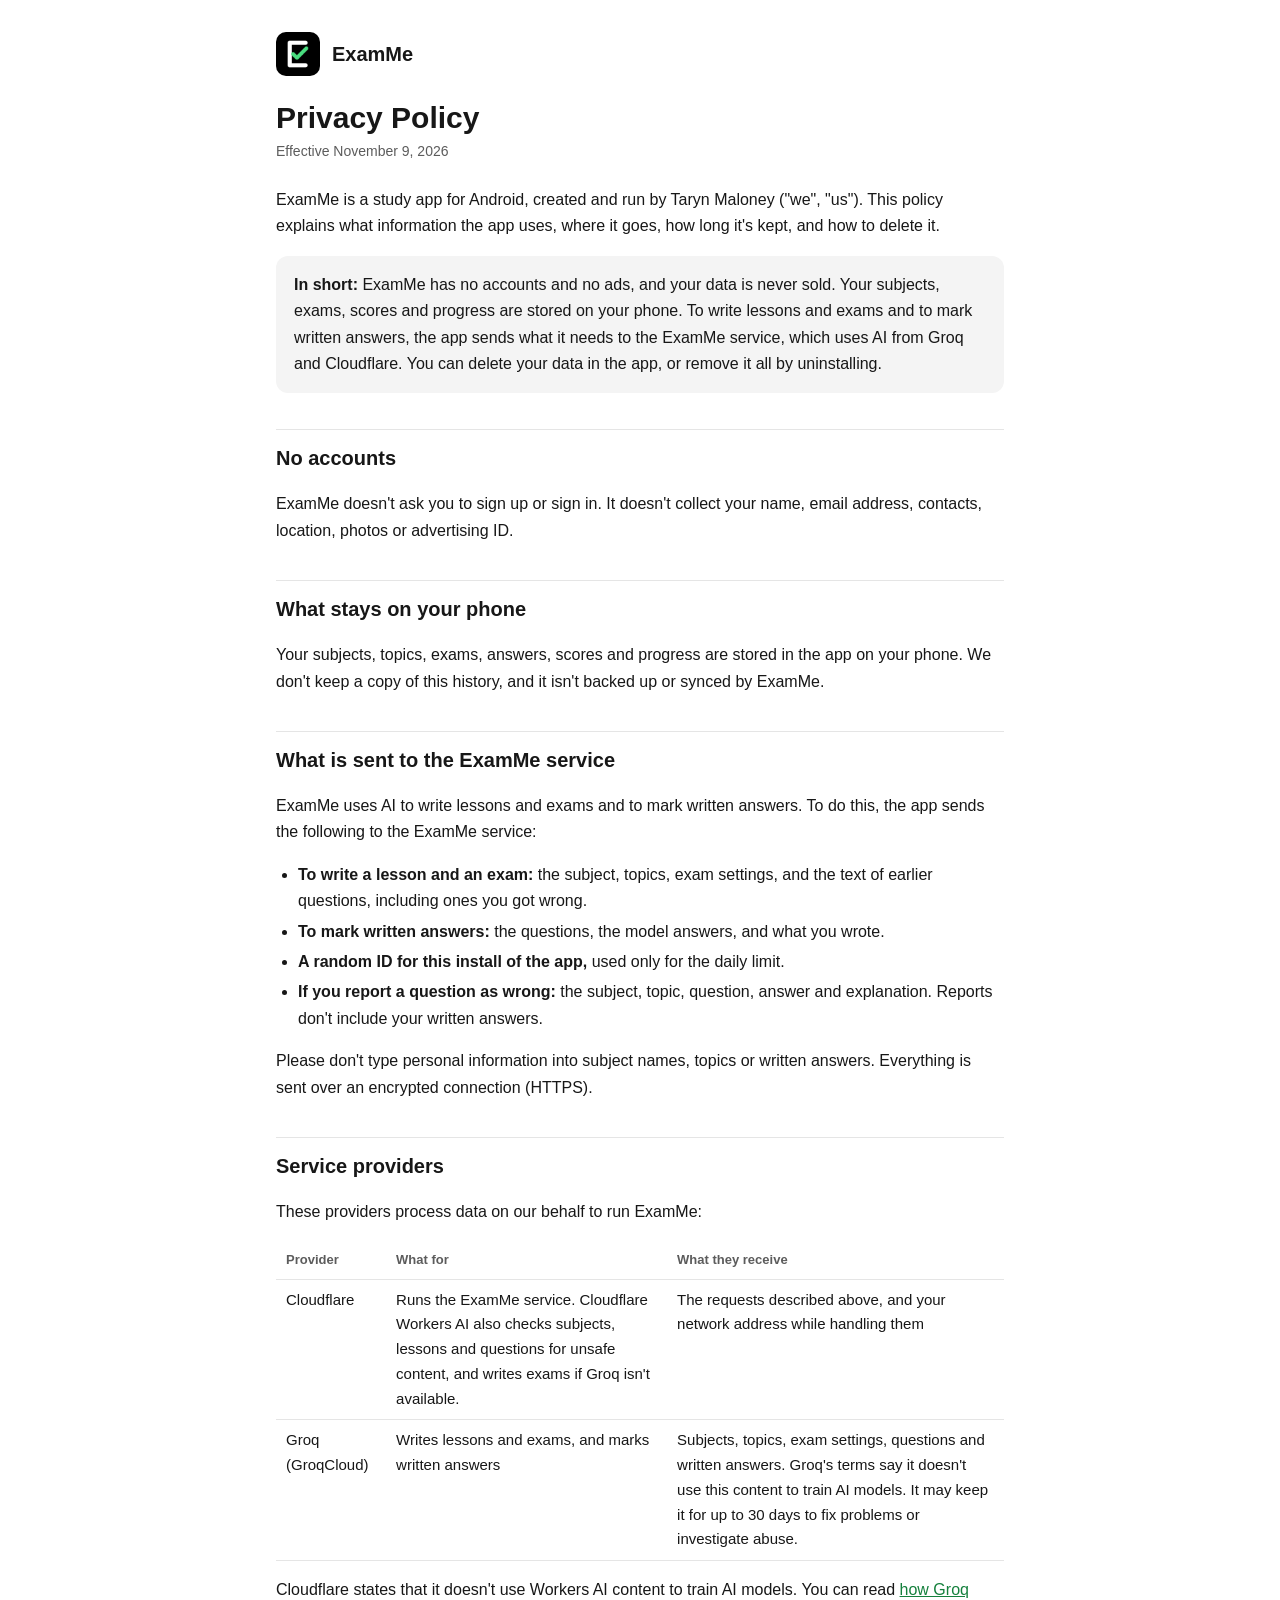
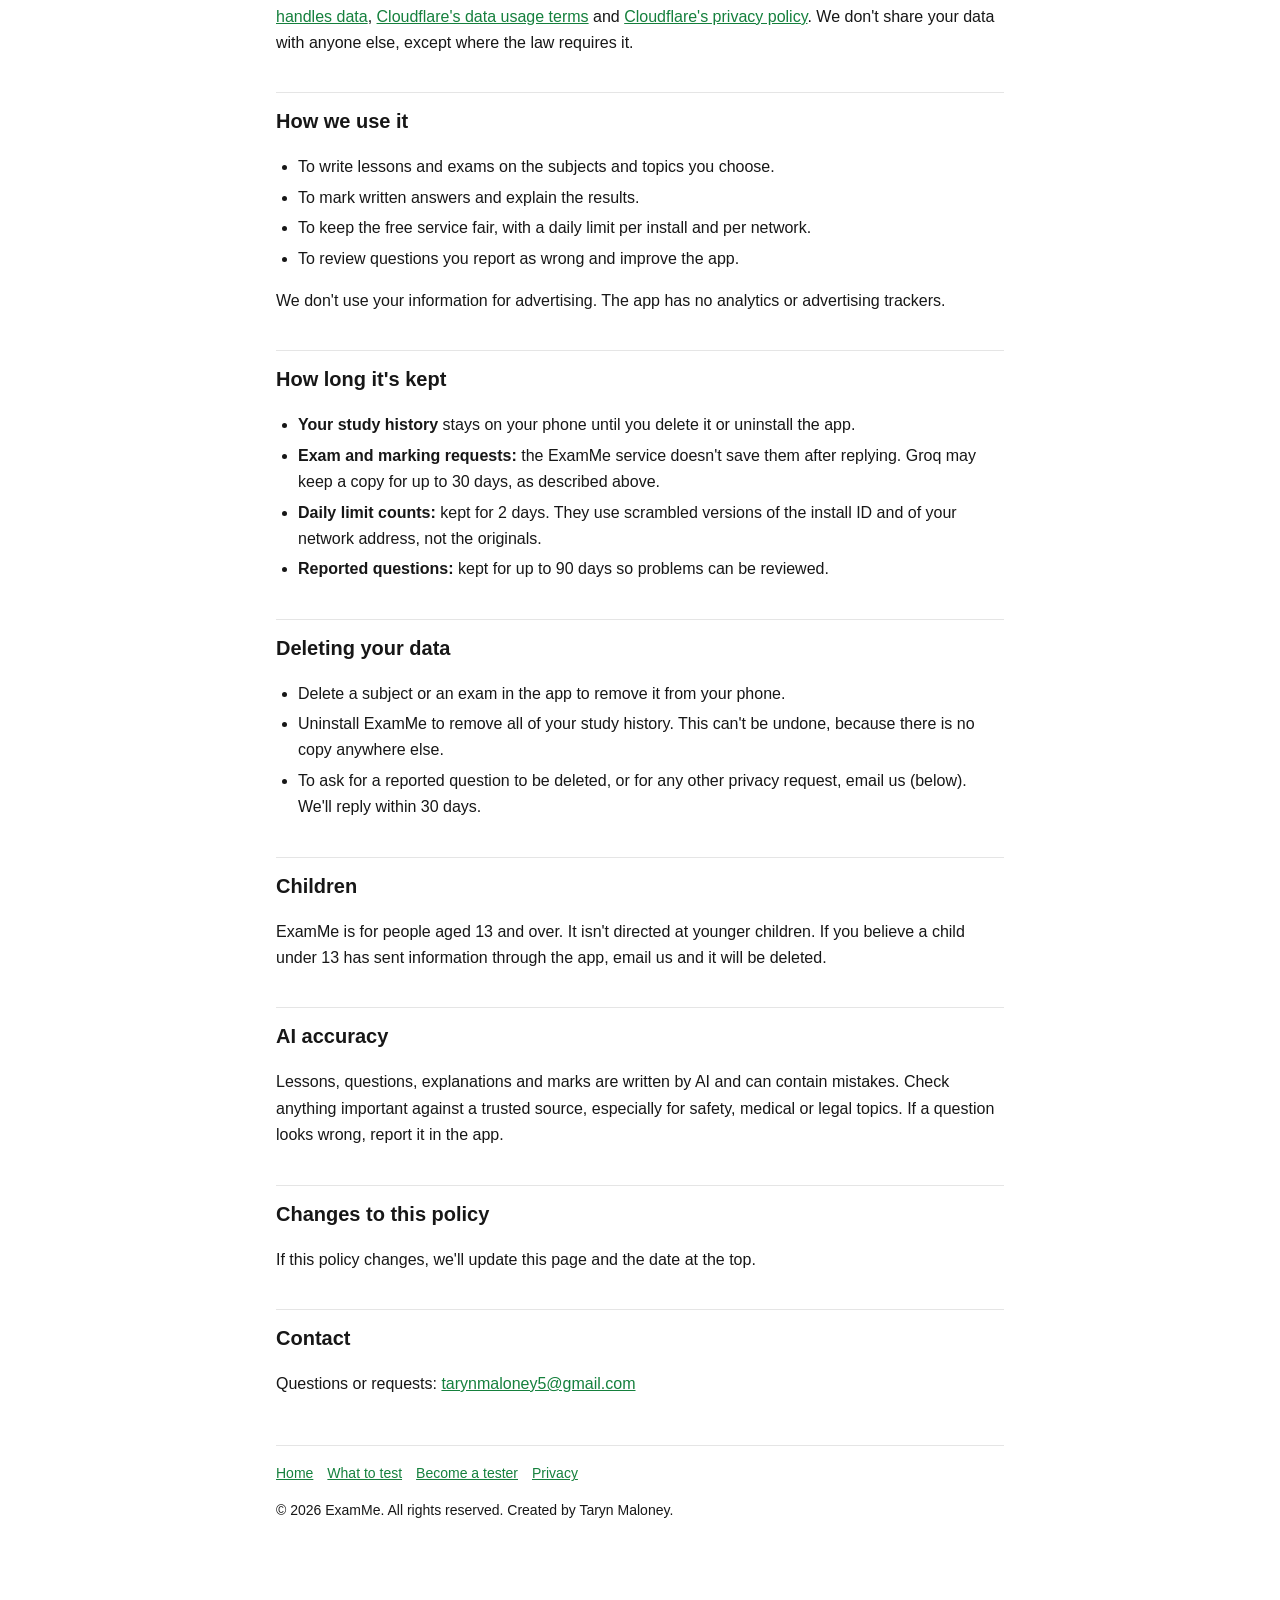
==== privacy.html @ 63ca45d0 "ExamMe website Co-Authored-By: Claude Opus 5.5 <noreply@anthropic.com>" ====
<!doctype html>
<html lang="en">
<head>
<meta charset="utf-8">
<meta name="viewport" content="width=device-width, initial-scale=1">
<title>Privacy Policy · ExamMe</title>
<meta name="description" content="How ExamMe handles your information: what stays on your phone, what is sent to write and mark exams, and how to delete it.">
<meta name="theme-color" content="#000000">
<link rel="icon" href="icon.png">
<link rel="stylesheet" href="style.css">
</head>
<body>
<main>
<header><img src="icon.png" alt=""><a href="./">ExamMe</a></header>

<h1>Privacy Policy</h1>
<p class="meta">Effective November 9, 2026</p>

<p>ExamMe is a study app for Android, created and run by Taryn Maloney ("we", "us"). This policy explains what information the app uses, where it goes, how long it's kept, and how to delete it.</p>

<div class="box">
<p><strong>In short:</strong> ExamMe has no accounts and no ads, and your data is never sold. Your subjects, exams, scores and progress are stored on your phone. To write lessons and exams and to mark written answers, the app sends what it needs to the ExamMe service, which uses AI from Groq and Cloudflare. You can delete your data in the app, or remove it all by uninstalling.</p>
</div>

<h2>No accounts</h2>
<p>ExamMe doesn't ask you to sign up or sign in. It doesn't collect your name, email address, contacts, location, photos or advertising ID.</p>

<h2>What stays on your phone</h2>
<p>Your subjects, topics, exams, answers, scores and progress are stored in the app on your phone. We don't keep a copy of this history, and it isn't backed up or synced by ExamMe.</p>

<h2>What is sent to the ExamMe service</h2>
<p>ExamMe uses AI to write lessons and exams and to mark written answers. To do this, the app sends the following to the ExamMe service:</p>
<ul>
<li><strong>To write a lesson and an exam:</strong> the subject, topics, exam settings, and the text of earlier questions, including ones you got wrong.</li>
<li><strong>To mark written answers:</strong> the questions, the model answers, and what you wrote.</li>
<li><strong>A random ID for this install of the app,</strong> used only for the daily limit.</li>
<li><strong>If you report a question as wrong:</strong> the subject, topic, question, answer and explanation. Reports don't include your written answers.</li>
</ul>
<p>Please don't type personal information into subject names, topics or written answers. Everything is sent over an encrypted connection (HTTPS).</p>

<h2>Service providers</h2>
<p>These providers process data on our behalf to run ExamMe:</p>
<table>
<thead><tr><th>Provider</th><th>What for</th><th>What they receive</th></tr></thead>
<tbody>
<tr><td>Cloudflare</td><td>Runs the ExamMe service. Cloudflare Workers AI also checks subjects, lessons and questions for unsafe content, and writes exams if Groq isn't available.</td><td>The requests described above, and your network address while handling them</td></tr>
<tr><td>Groq (GroqCloud)</td><td>Writes lessons and exams, and marks written answers</td><td>Subjects, topics, exam settings, questions and written answers. Groq's terms say it doesn't use this content to train AI models. It may keep it for up to 30 days to fix problems or investigate abuse.</td></tr>
</tbody>
</table>
<p>Cloudflare states that it doesn't use Workers AI content to train AI models. You can read <a href="https://console.groq.com/docs/your-data" target="_blank" rel="noopener">how Groq handles data</a>, <a href="https://developers.cloudflare.com/workers-ai/platform/data-usage/" target="_blank" rel="noopener">Cloudflare's data usage terms</a> and <a href="https://www.cloudflare.com/privacypolicy/" target="_blank" rel="noopener">Cloudflare's privacy policy</a>. We don't share your data with anyone else, except where the law requires it.</p>

<h2>How we use it</h2>
<ul>
<li>To write lessons and exams on the subjects and topics you choose.</li>
<li>To mark written answers and explain the results.</li>
<li>To keep the free service fair, with a daily limit per install and per network.</li>
<li>To review questions you report as wrong and improve the app.</li>
</ul>
<p>We don't use your information for advertising. The app has no analytics or advertising trackers.</p>

<h2>How long it's kept</h2>
<ul>
<li><strong>Your study history</strong> stays on your phone until you delete it or uninstall the app.</li>
<li><strong>Exam and marking requests:</strong> the ExamMe service doesn't save them after replying. Groq may keep a copy for up to 30 days, as described above.</li>
<li><strong>Daily limit counts:</strong> kept for 2 days. They use scrambled versions of the install ID and of your network address, not the originals.</li>
<li><strong>Reported questions:</strong> kept for up to 90 days so problems can be reviewed.</li>
</ul>

<h2>Deleting your data</h2>
<ul>
<li>Delete a subject or an exam in the app to remove it from your phone.</li>
<li>Uninstall ExamMe to remove all of your study history. This can't be undone, because there is no copy anywhere else.</li>
<li>To ask for a reported question to be deleted, or for any other privacy request, email us (below). We'll reply within 30 days.</li>
</ul>

<h2>Children</h2>
<p>ExamMe is for people aged 13 and over. It isn't directed at younger children. If you believe a child under 13 has sent information through the app, email us and it will be deleted.</p>

<h2>AI accuracy</h2>
<p>Lessons, questions, explanations and marks are written by AI and can contain mistakes. Check anything important against a trusted source, especially for safety, medical or legal topics. If a question looks wrong, report it in the app.</p>

<h2>Changes to this policy</h2>
<p>If this policy changes, we'll update this page and the date at the top.</p>

<h2>Contact</h2>
<p>Questions or requests: <a href="mailto:tarynmaloney5@gmail.com?subject=ExamMe%20privacy">tarynmaloney5@gmail.com</a></p>

<footer>
<a href="./">Home</a><a href="testing.html">What to test</a><a href="testers.html">Become a tester</a><a href="privacy.html">Privacy</a>
<p>© 2026 ExamMe. All rights reserved. Created by Taryn Maloney.</p>
</footer>
</main>
</body>
</html>
---- style.css ----
:root {
  --bg: #ffffff;
  --text: #171717;
  --muted: #5c5c5c;
  --line: #e5e5e5;
  --brand: #15803d;
  --soft: #f4f4f4;
  --btn: #000000;
  --btn-ink: #ffffff;
}
@media (prefers-color-scheme: dark) {
  :root {
    --bg: #000000;
    --text: #ececec;
    --muted: #a3a3a3;
    --line: #2f2f2f;
    --brand: #4ade80;
    --soft: #171717;
    --btn: #ffffff;
    --btn-ink: #000000;
  }
}
* { box-sizing: border-box; }
html { -webkit-text-size-adjust: 100%; }
body {
  margin: 0;
  background: var(--bg);
  color: var(--text);
  font: 16px/1.65 -apple-system, "Segoe UI", Roboto, Helvetica, Arial, sans-serif;
  overflow-wrap: break-word;
}
main { max-width: 760px; margin: 0 auto; padding: 32px 16px 64px; }
header { display: flex; align-items: center; gap: 12px; margin-bottom: 8px; }
header img { width: 44px; height: 44px; border-radius: 10px; }
header a { color: inherit; text-decoration: none; font-weight: 600; font-size: 20px; }
h1 { font-size: 30px; line-height: 1.2; margin: 24px 0 4px; }
h2 { font-size: 20px; margin: 36px 0 8px; padding-top: 12px; border-top: 1px solid var(--line); }
h3 { font-size: 16px; margin: 20px 0 4px; }
p, li { color: var(--text); }
.meta { color: var(--muted); font-size: 14px; margin: 0 0 24px; }
a { color: var(--brand); }
ul { padding-left: 22px; }
li { margin: 4px 0; }
.box { background: var(--soft); border-radius: 12px; padding: 16px 18px; margin: 16px 0; }
.box p:first-child { margin-top: 0; }
.box p:last-child { margin-bottom: 0; }
table { width: 100%; border-collapse: collapse; font-size: 15px; margin: 12px 0; }
th, td { text-align: left; vertical-align: top; padding: 8px 10px; border-bottom: 1px solid var(--line); }
th { color: var(--muted); font-weight: 600; font-size: 13px; }
.button {
  display: inline-block; background: var(--btn); color: var(--btn-ink); text-decoration: none;
  padding: 10px 18px; border-radius: 999px; font-weight: 600;
}
.button:hover { opacity: .88; }
footer { margin-top: 48px; padding-top: 16px; border-top: 1px solid var(--line); color: var(--muted); font-size: 14px; }
footer a { margin-right: 14px; display: inline-block; }
@media (max-width: 560px) {
  h1 { font-size: 26px; }
  table, thead, tbody, tr, th, td { display: block; }
  thead { display: none; }
  td { border: 0; padding: 2px 0; }
  tr { border-bottom: 1px solid var(--line); padding: 8px 0; }
  td:first-child { font-weight: 600; }
}
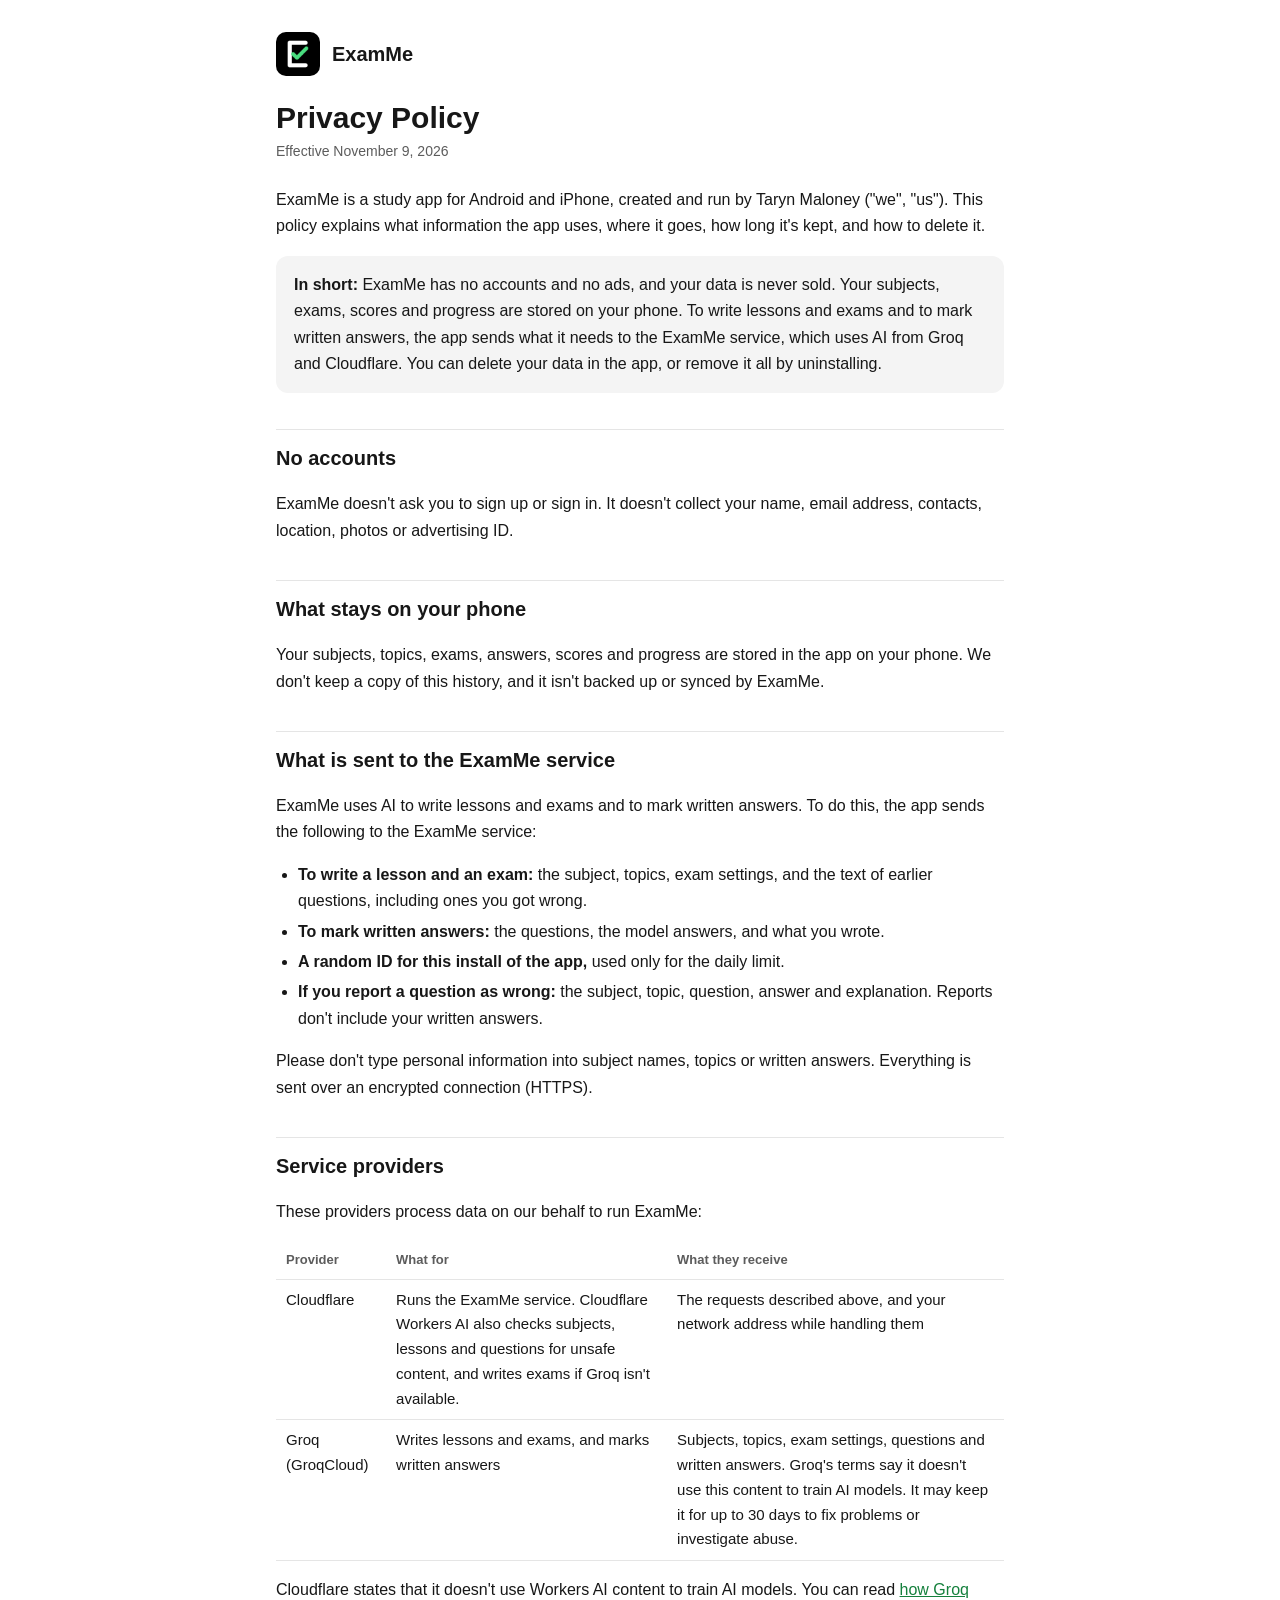
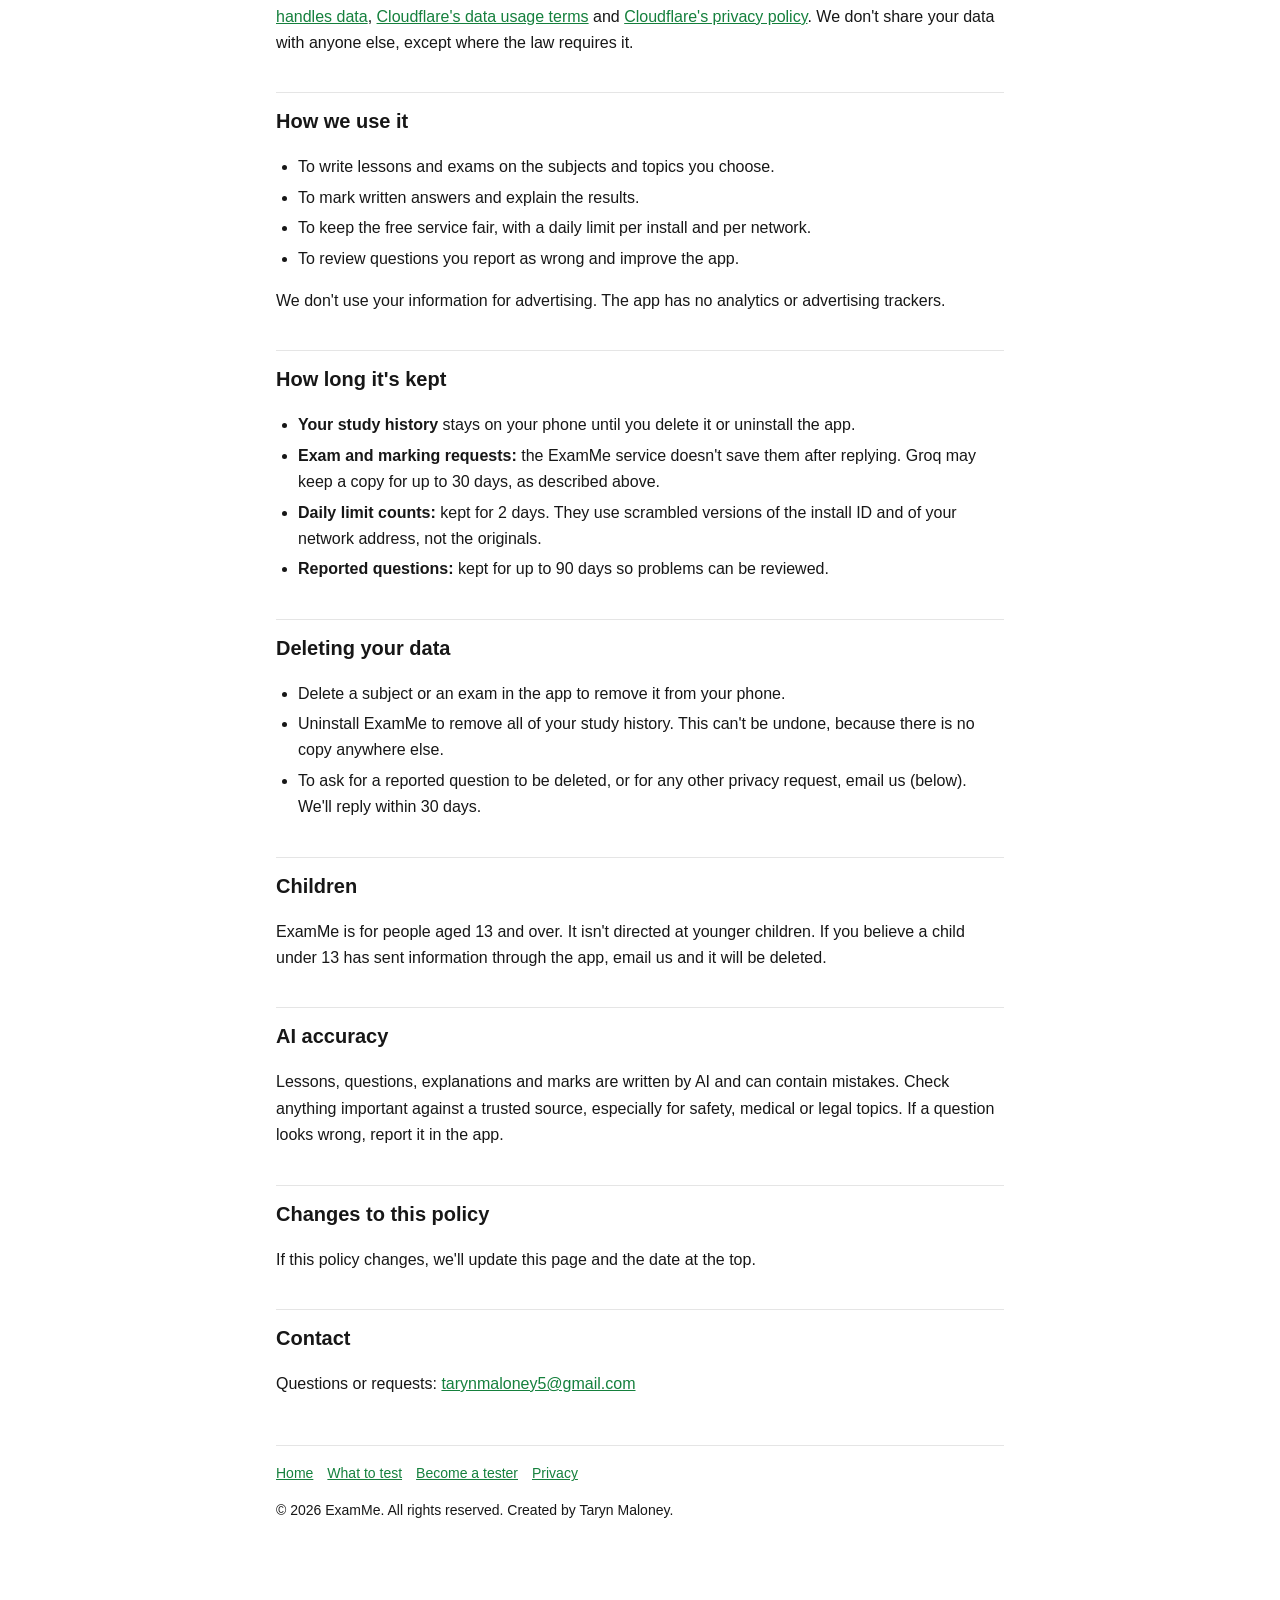
==== commit 81e5f494: "Add the iPhone version (TestFlight testing opening soon) to the site Co-Authored-By: Claude Opus 5.5" ====
--- a/privacy.html
+++ b/privacy.html
@@ -16,7 +16,7 @@
 <h1>Privacy Policy</h1>
 <p class="meta">Effective November 9, 2026</p>
 
-<p>ExamMe is a study app for Android, created and run by Taryn Maloney ("we", "us"). This policy explains what information the app uses, where it goes, how long it's kept, and how to delete it.</p>
+<p>ExamMe is a study app for Android and iPhone, created and run by Taryn Maloney ("we", "us"). This policy explains what information the app uses, where it goes, how long it's kept, and how to delete it.</p>
 
 <div class="box">
 <p><strong>In short:</strong> ExamMe has no accounts and no ads, and your data is never sold. Your subjects, exams, scores and progress are stored on your phone. To write lessons and exams and to mark written answers, the app sends what it needs to the ExamMe service, which uses AI from Groq and Cloudflare. You can delete your data in the app, or remove it all by uninstalling.</p>
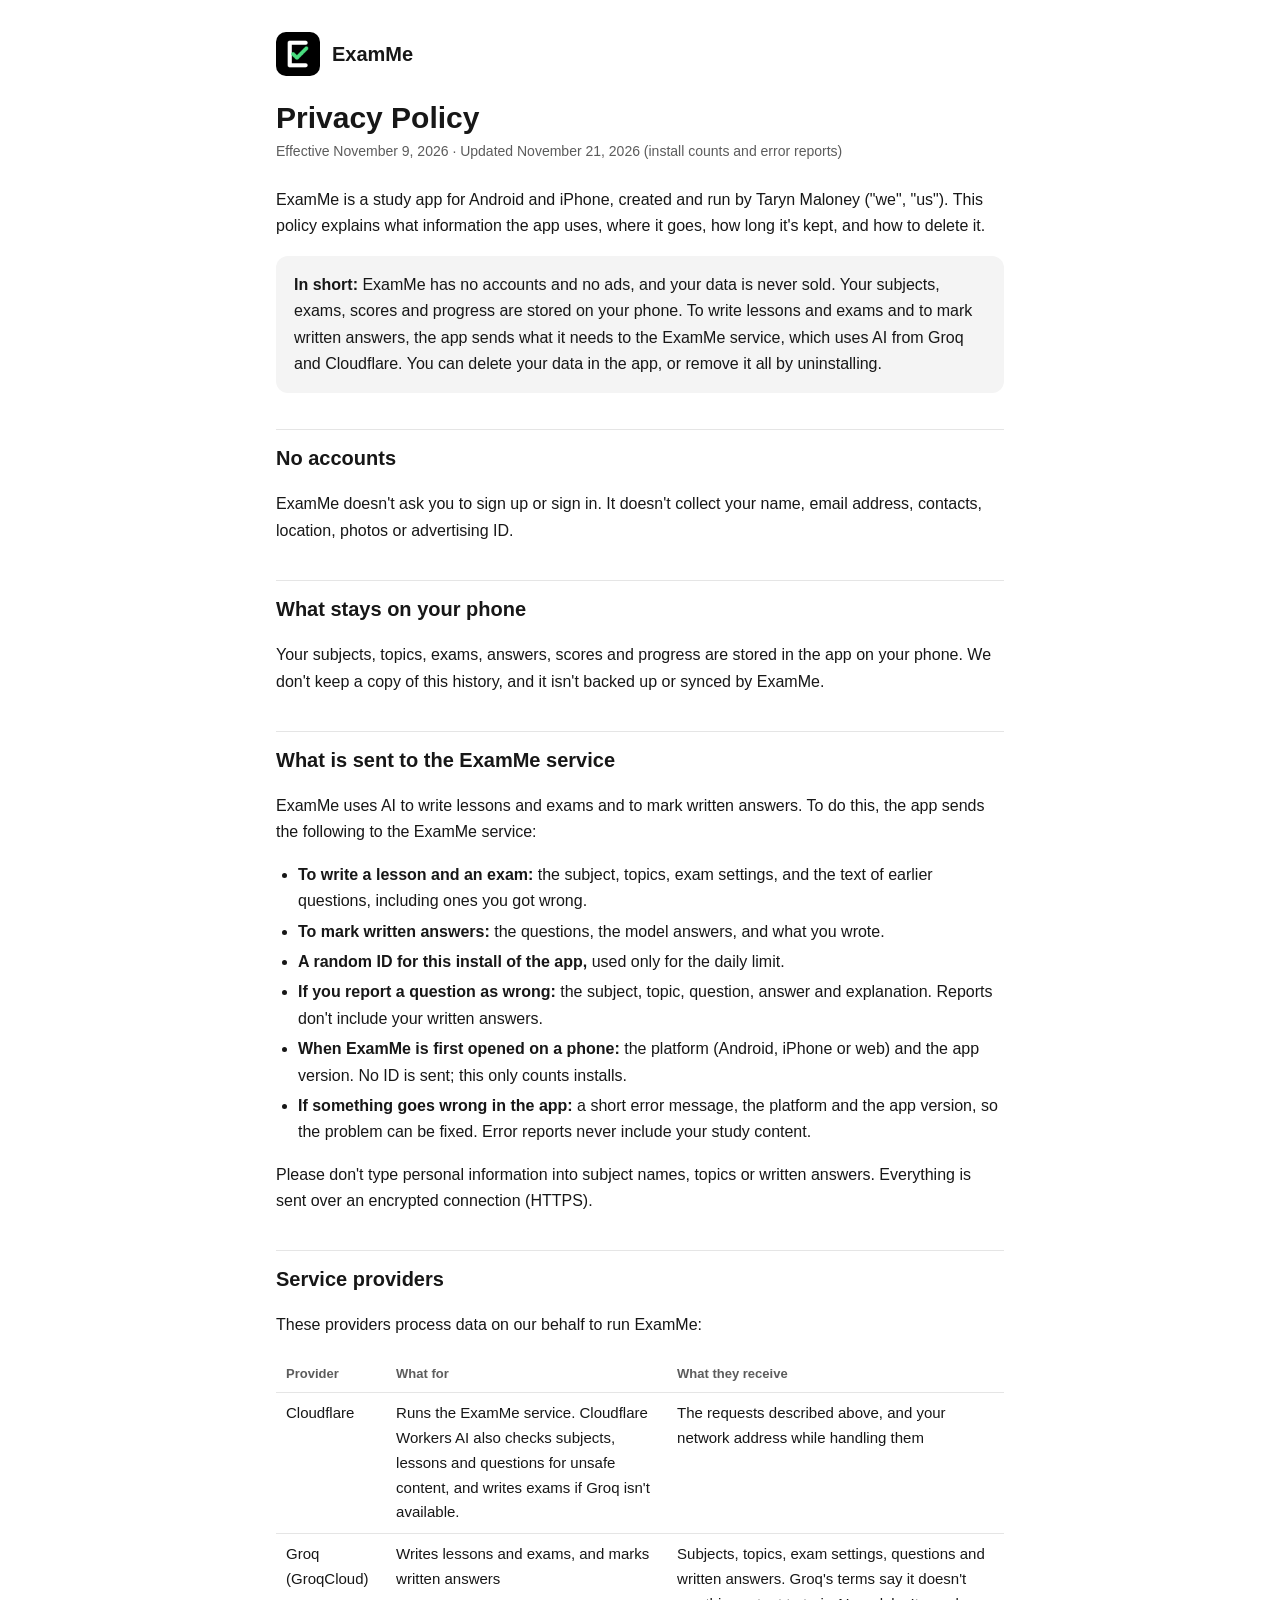
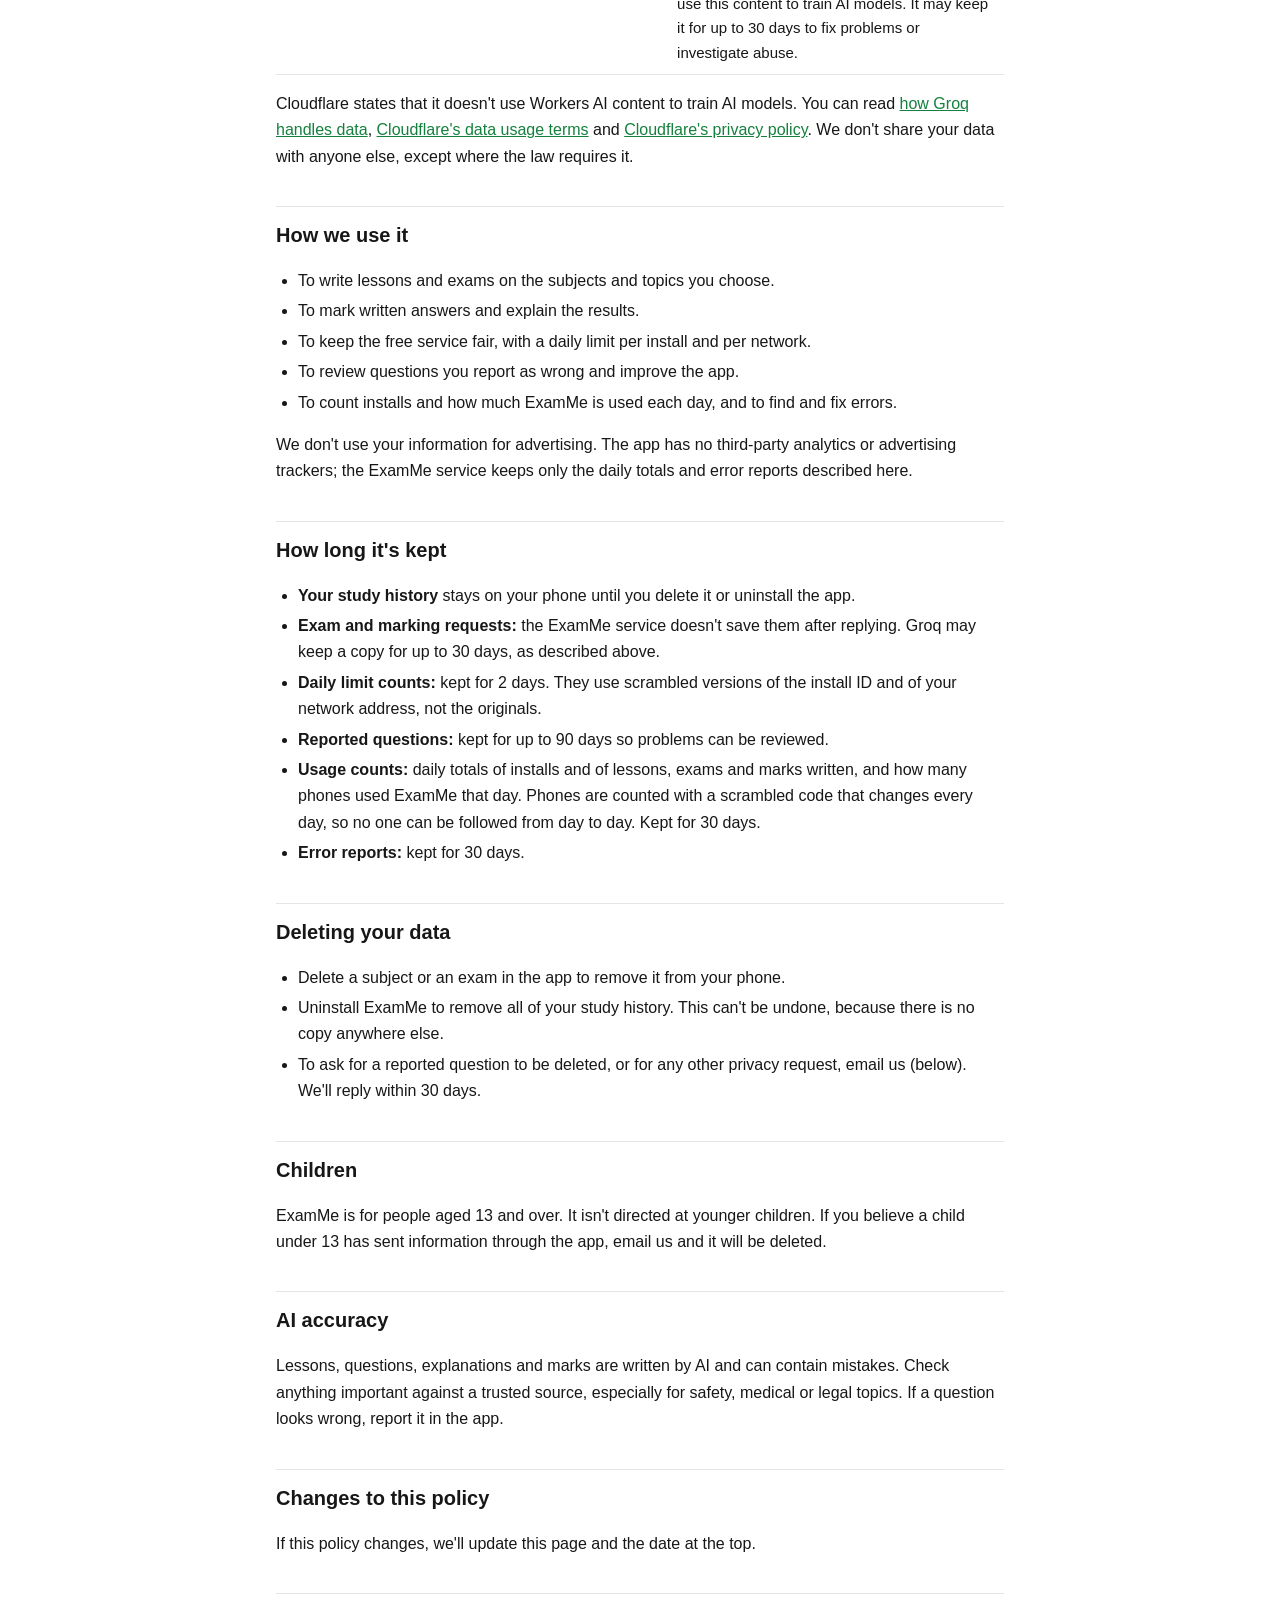
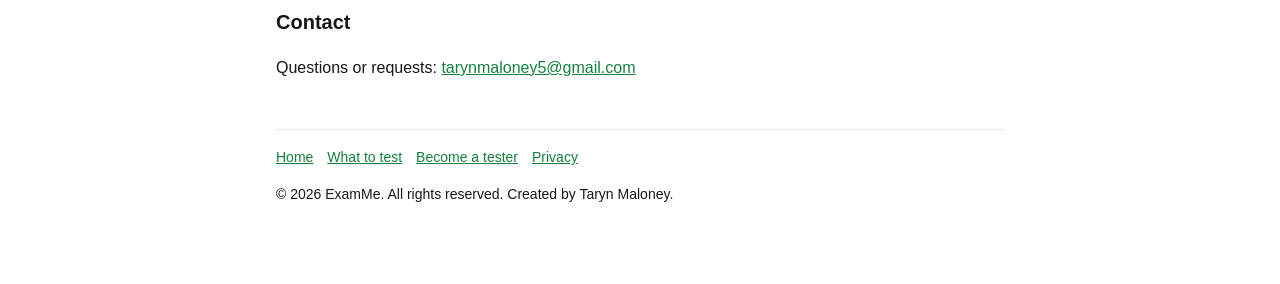
==== commit c5b19f26: "Privacy policy: install counts and error reports ExamMe now counts installs with a one-time hello th" ====
--- a/privacy.html
+++ b/privacy.html
@@ -14,7 +14,7 @@
 <header><img src="icon.png" alt=""><a href="./">ExamMe</a></header>
 
 <h1>Privacy Policy</h1>
-<p class="meta">Effective November 9, 2026</p>
+<p class="meta">Effective November 9, 2026 · Updated November 21, 2026 (install counts and error reports)</p>
 
 <p>ExamMe is a study app for Android and iPhone, created and run by Taryn Maloney ("we", "us"). This policy explains what information the app uses, where it goes, how long it's kept, and how to delete it.</p>
 
@@ -35,6 +35,8 @@
 <li><strong>To mark written answers:</strong> the questions, the model answers, and what you wrote.</li>
 <li><strong>A random ID for this install of the app,</strong> used only for the daily limit.</li>
 <li><strong>If you report a question as wrong:</strong> the subject, topic, question, answer and explanation. Reports don't include your written answers.</li>
+<li><strong>When ExamMe is first opened on a phone:</strong> the platform (Android, iPhone or web) and the app version. No ID is sent; this only counts installs.</li>
+<li><strong>If something goes wrong in the app:</strong> a short error message, the platform and the app version, so the problem can be fixed. Error reports never include your study content.</li>
 </ul>
 <p>Please don't type personal information into subject names, topics or written answers. Everything is sent over an encrypted connection (HTTPS).</p>
 
@@ -55,8 +57,9 @@
 <li>To mark written answers and explain the results.</li>
 <li>To keep the free service fair, with a daily limit per install and per network.</li>
 <li>To review questions you report as wrong and improve the app.</li>
+<li>To count installs and how much ExamMe is used each day, and to find and fix errors.</li>
 </ul>
-<p>We don't use your information for advertising. The app has no analytics or advertising trackers.</p>
+<p>We don't use your information for advertising. The app has no third-party analytics or advertising trackers; the ExamMe service keeps only the daily totals and error reports described here.</p>
 
 <h2>How long it's kept</h2>
 <ul>
@@ -64,6 +67,8 @@
 <li><strong>Exam and marking requests:</strong> the ExamMe service doesn't save them after replying. Groq may keep a copy for up to 30 days, as described above.</li>
 <li><strong>Daily limit counts:</strong> kept for 2 days. They use scrambled versions of the install ID and of your network address, not the originals.</li>
 <li><strong>Reported questions:</strong> kept for up to 90 days so problems can be reviewed.</li>
+<li><strong>Usage counts:</strong> daily totals of installs and of lessons, exams and marks written, and how many phones used ExamMe that day. Phones are counted with a scrambled code that changes every day, so no one can be followed from day to day. Kept for 30 days.</li>
+<li><strong>Error reports:</strong> kept for 30 days.</li>
 </ul>
 
 <h2>Deleting your data</h2>
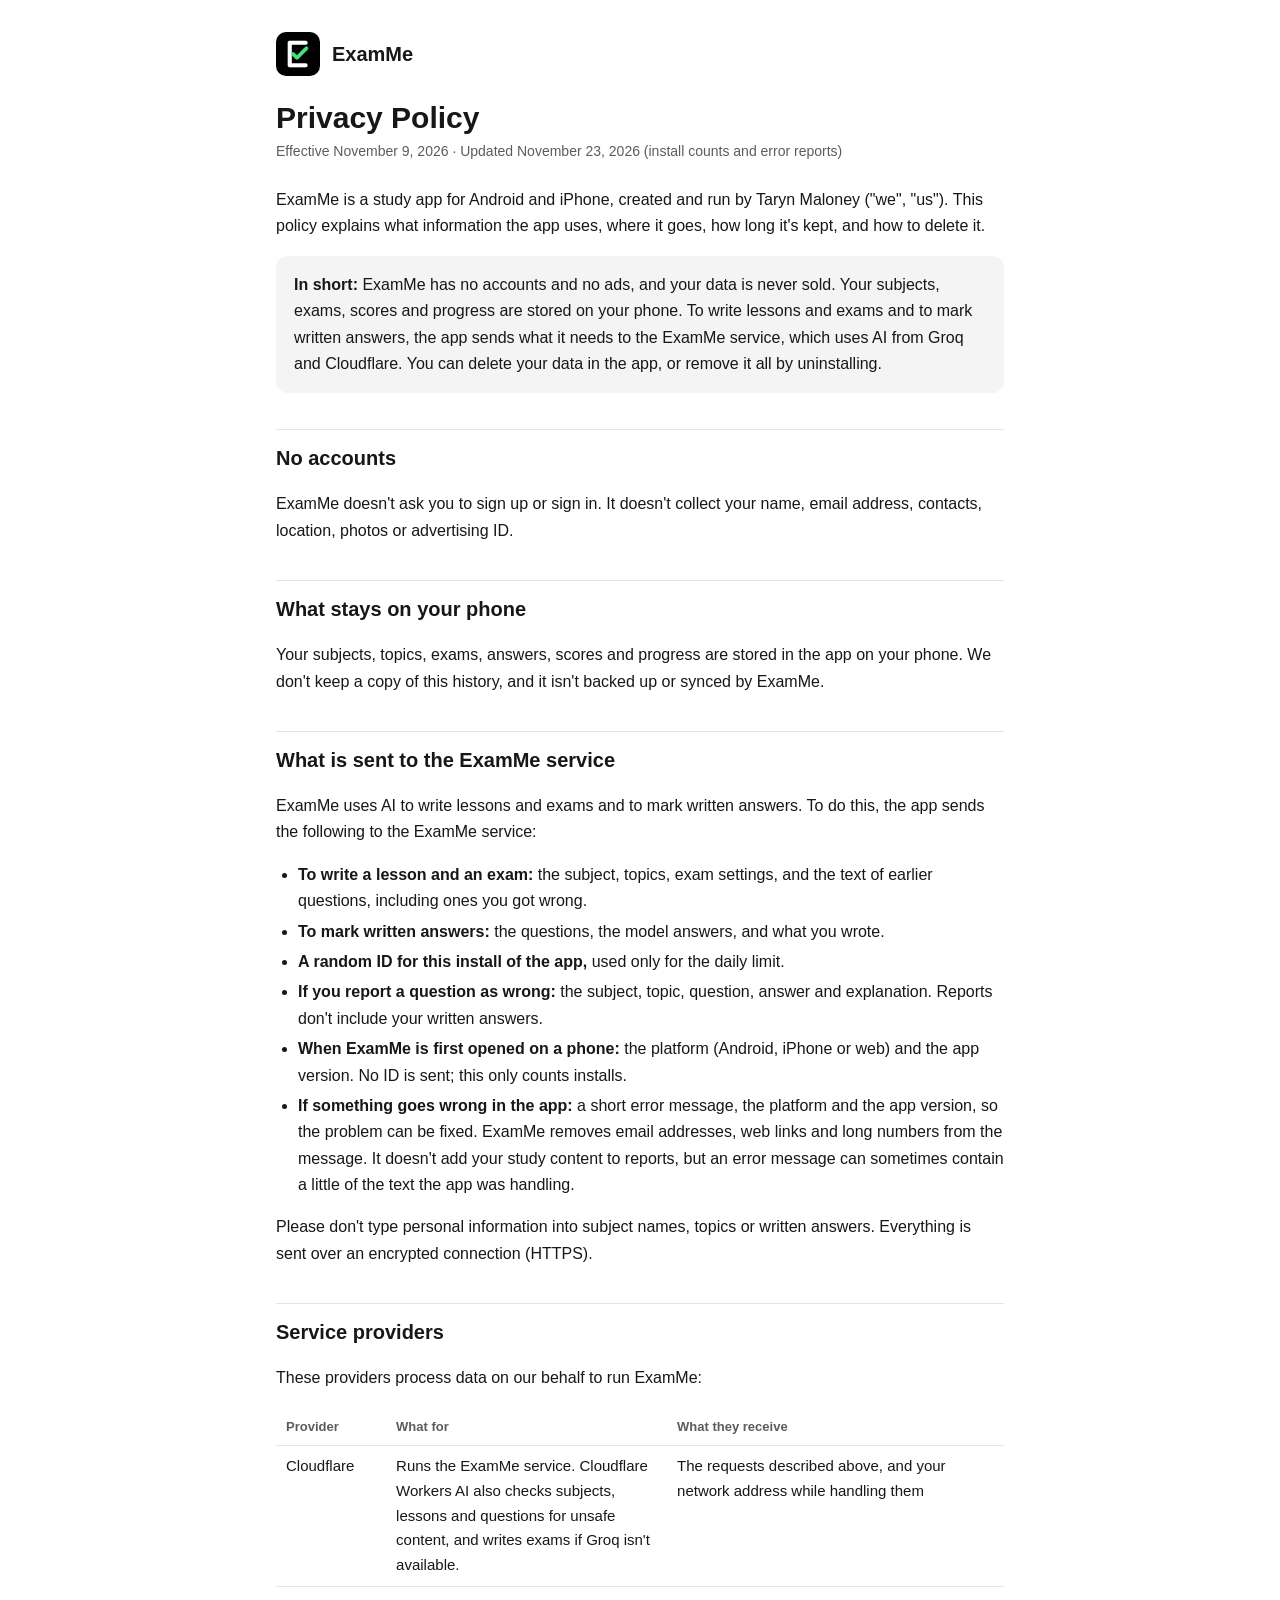
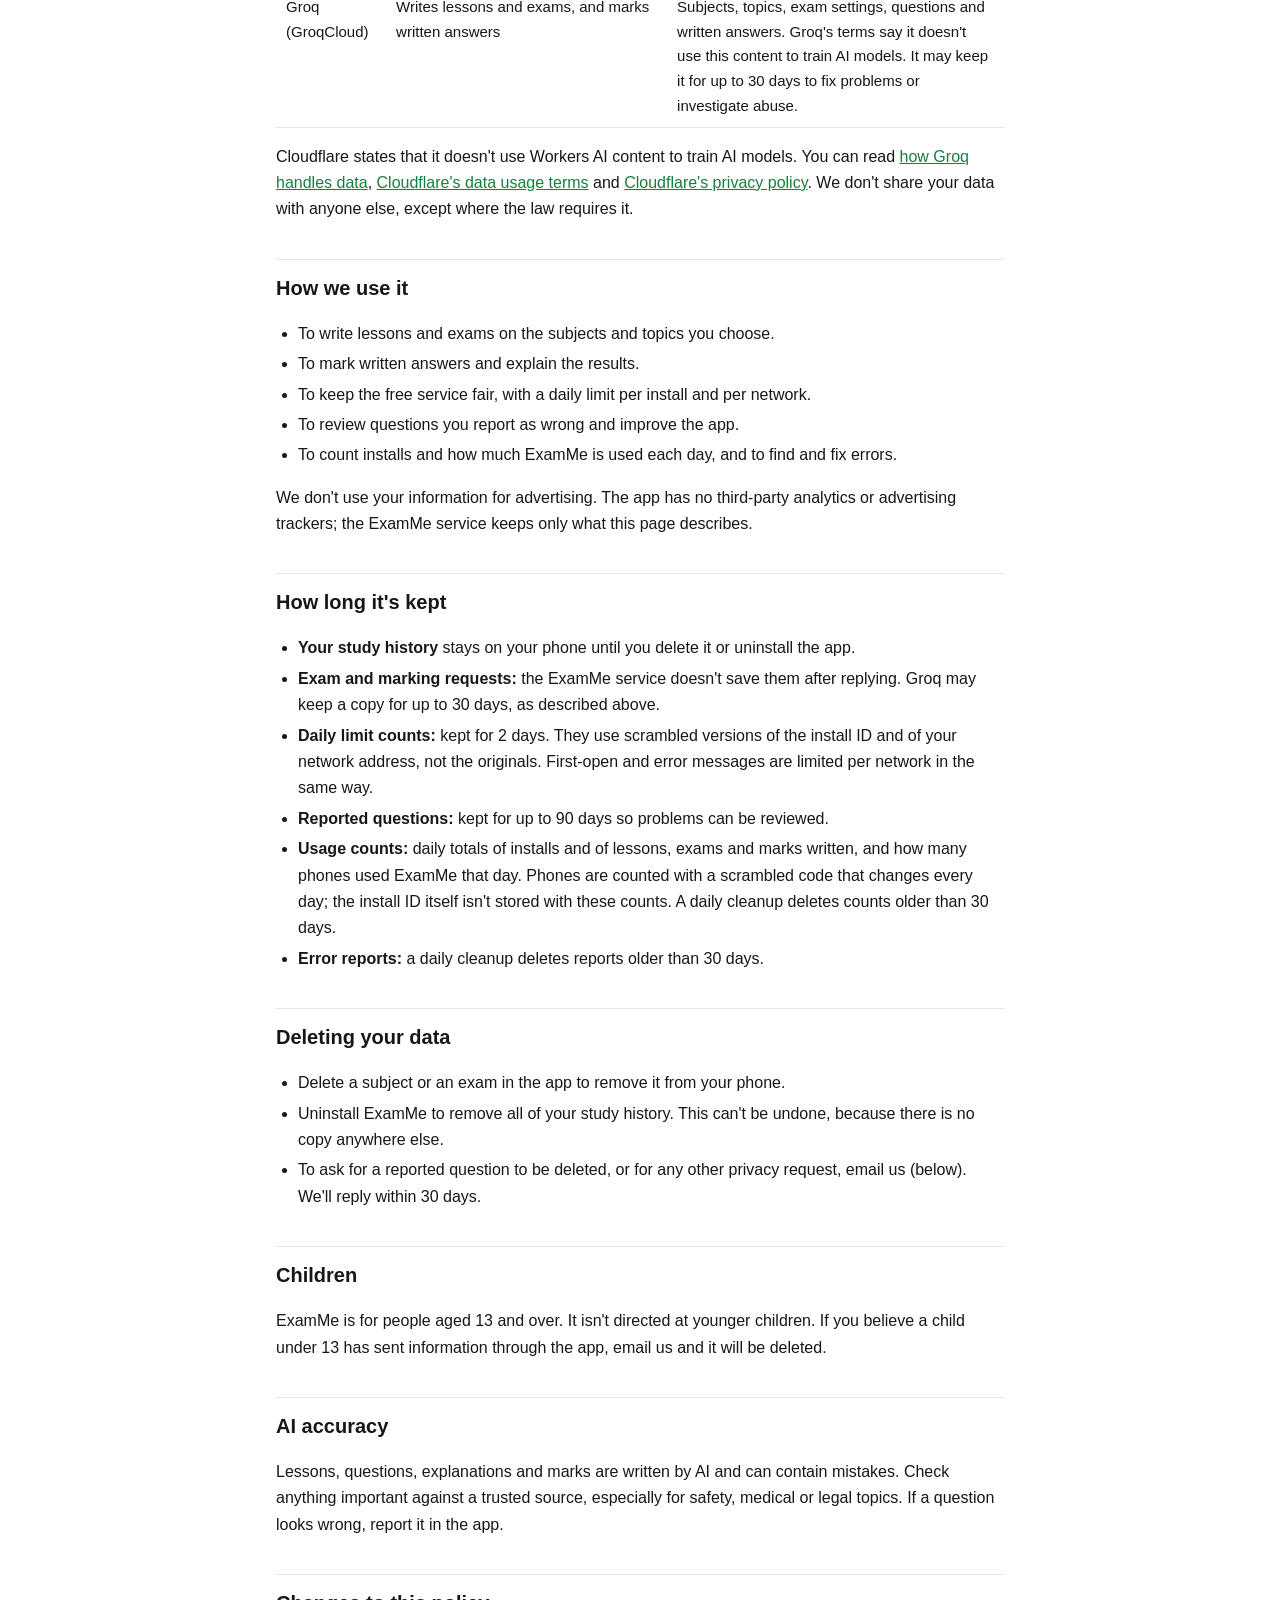
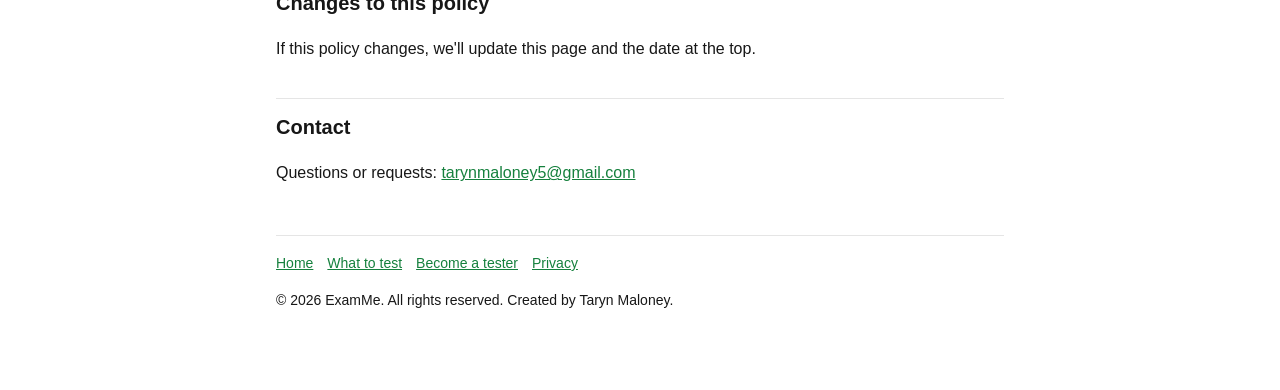
==== commit bdc3b07a: "Privacy policy: exact wording for error reports and cleanup Co-Authored-By: Claude Opus 5.5 <noreply" ====
--- a/privacy.html
+++ b/privacy.html
@@ -14,7 +14,7 @@
 <header><img src="icon.png" alt=""><a href="./">ExamMe</a></header>
 
 <h1>Privacy Policy</h1>
-<p class="meta">Effective November 9, 2026 · Updated November 21, 2026 (install counts and error reports)</p>
+<p class="meta">Effective November 9, 2026 · Updated November 23, 2026 (install counts and error reports)</p>
 
 <p>ExamMe is a study app for Android and iPhone, created and run by Taryn Maloney ("we", "us"). This policy explains what information the app uses, where it goes, how long it's kept, and how to delete it.</p>
 
@@ -36,7 +36,7 @@
 <li><strong>A random ID for this install of the app,</strong> used only for the daily limit.</li>
 <li><strong>If you report a question as wrong:</strong> the subject, topic, question, answer and explanation. Reports don't include your written answers.</li>
 <li><strong>When ExamMe is first opened on a phone:</strong> the platform (Android, iPhone or web) and the app version. No ID is sent; this only counts installs.</li>
-<li><strong>If something goes wrong in the app:</strong> a short error message, the platform and the app version, so the problem can be fixed. Error reports never include your study content.</li>
+<li><strong>If something goes wrong in the app:</strong> a short error message, the platform and the app version, so the problem can be fixed. ExamMe removes email addresses, web links and long numbers from the message. It doesn't add your study content to reports, but an error message can sometimes contain a little of the text the app was handling.</li>
 </ul>
 <p>Please don't type personal information into subject names, topics or written answers. Everything is sent over an encrypted connection (HTTPS).</p>
 
@@ -59,16 +59,16 @@
 <li>To review questions you report as wrong and improve the app.</li>
 <li>To count installs and how much ExamMe is used each day, and to find and fix errors.</li>
 </ul>
-<p>We don't use your information for advertising. The app has no third-party analytics or advertising trackers; the ExamMe service keeps only the daily totals and error reports described here.</p>
+<p>We don't use your information for advertising. The app has no third-party analytics or advertising trackers; the ExamMe service keeps only what this page describes.</p>
 
 <h2>How long it's kept</h2>
 <ul>
 <li><strong>Your study history</strong> stays on your phone until you delete it or uninstall the app.</li>
 <li><strong>Exam and marking requests:</strong> the ExamMe service doesn't save them after replying. Groq may keep a copy for up to 30 days, as described above.</li>
-<li><strong>Daily limit counts:</strong> kept for 2 days. They use scrambled versions of the install ID and of your network address, not the originals.</li>
+<li><strong>Daily limit counts:</strong> kept for 2 days. They use scrambled versions of the install ID and of your network address, not the originals. First-open and error messages are limited per network in the same way.</li>
 <li><strong>Reported questions:</strong> kept for up to 90 days so problems can be reviewed.</li>
-<li><strong>Usage counts:</strong> daily totals of installs and of lessons, exams and marks written, and how many phones used ExamMe that day. Phones are counted with a scrambled code that changes every day, so no one can be followed from day to day. Kept for 30 days.</li>
-<li><strong>Error reports:</strong> kept for 30 days.</li>
+<li><strong>Usage counts:</strong> daily totals of installs and of lessons, exams and marks written, and how many phones used ExamMe that day. Phones are counted with a scrambled code that changes every day; the install ID itself isn't stored with these counts. A daily cleanup deletes counts older than 30 days.</li>
+<li><strong>Error reports:</strong> a daily cleanup deletes reports older than 30 days.</li>
 </ul>
 
 <h2>Deleting your data</h2>
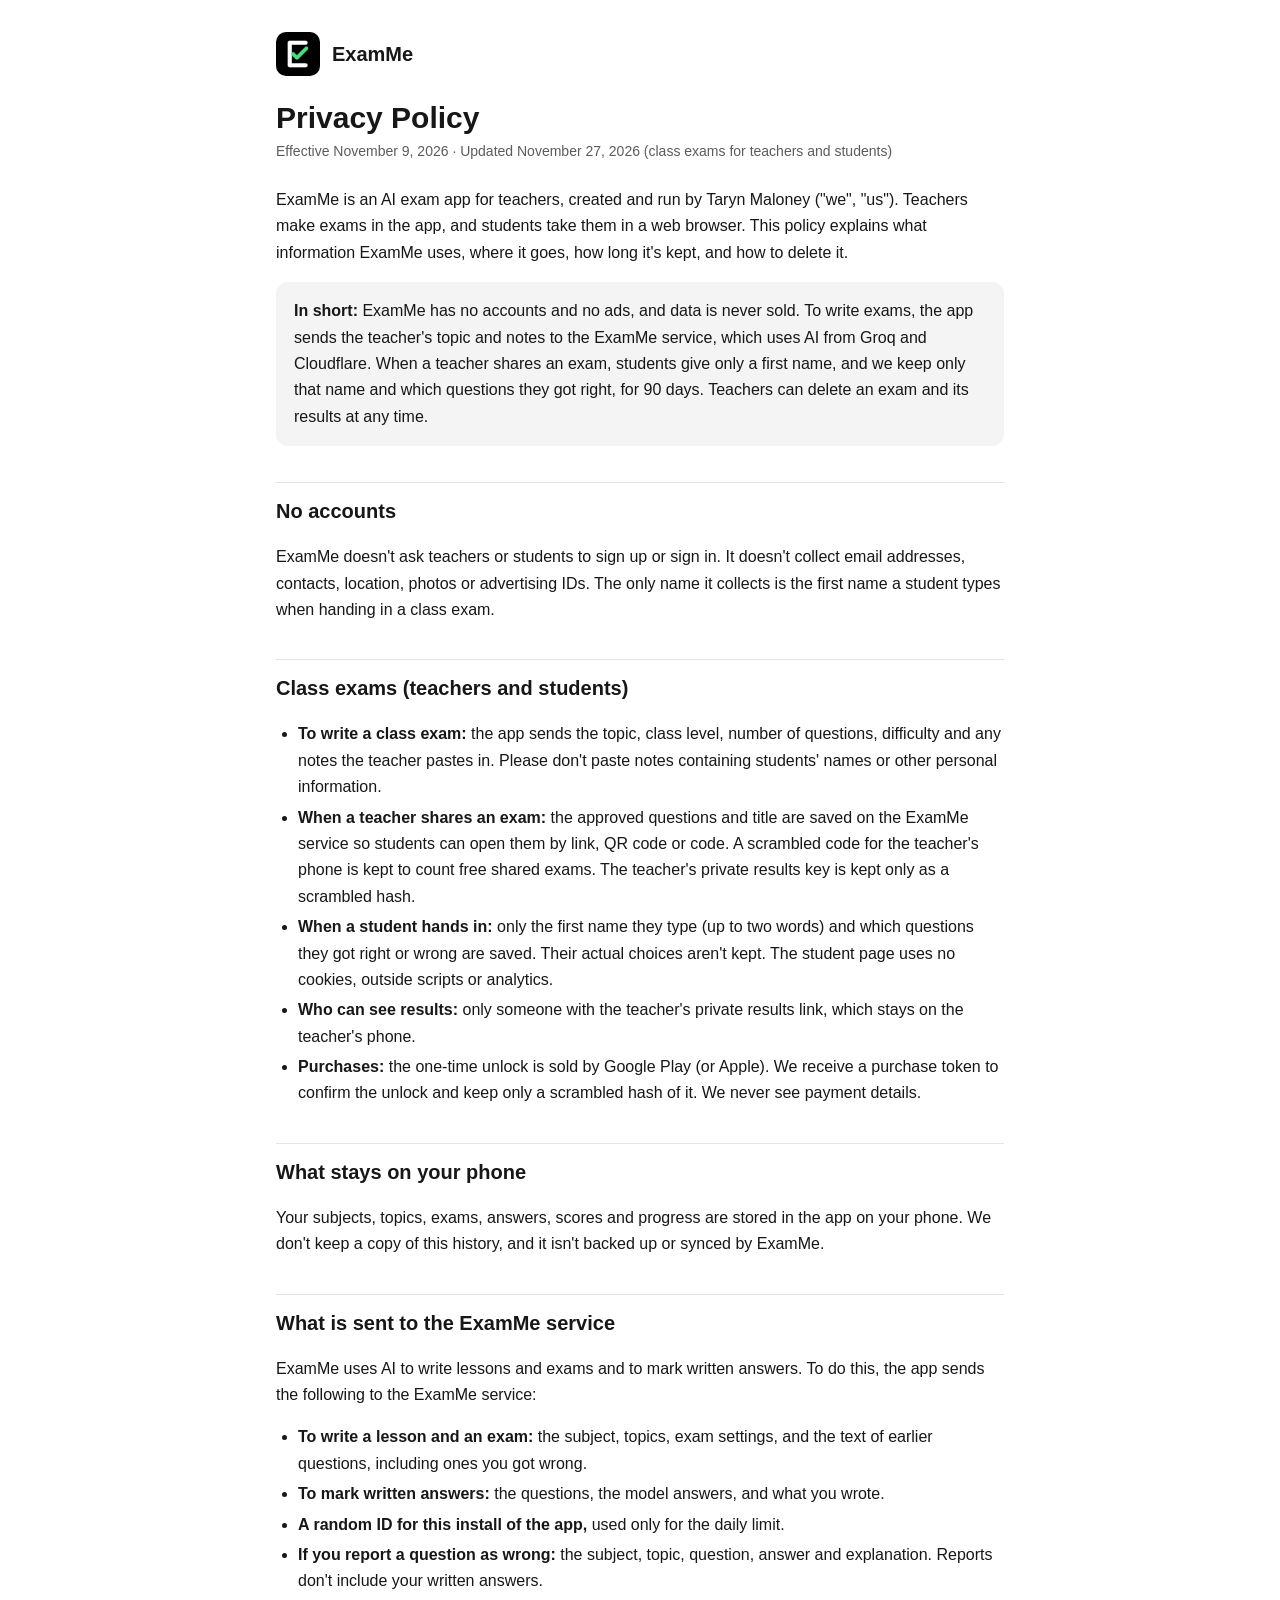
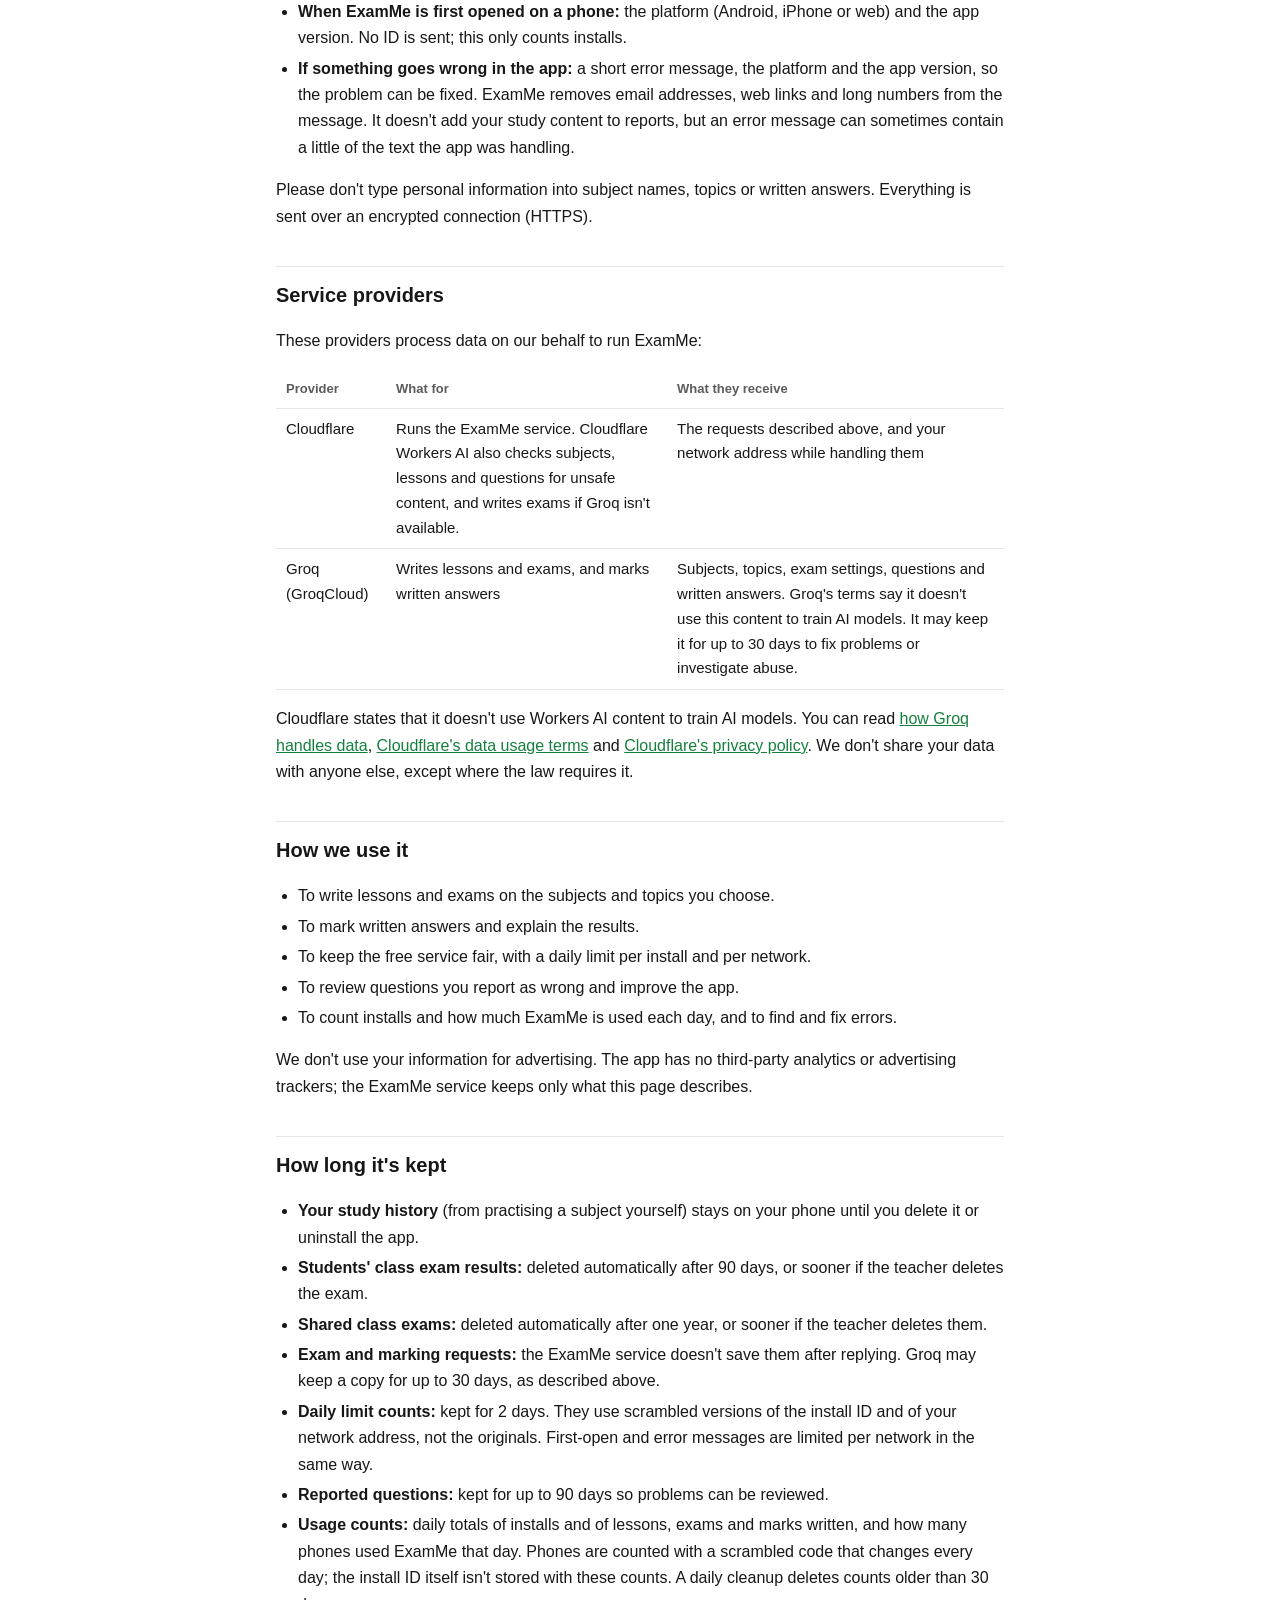
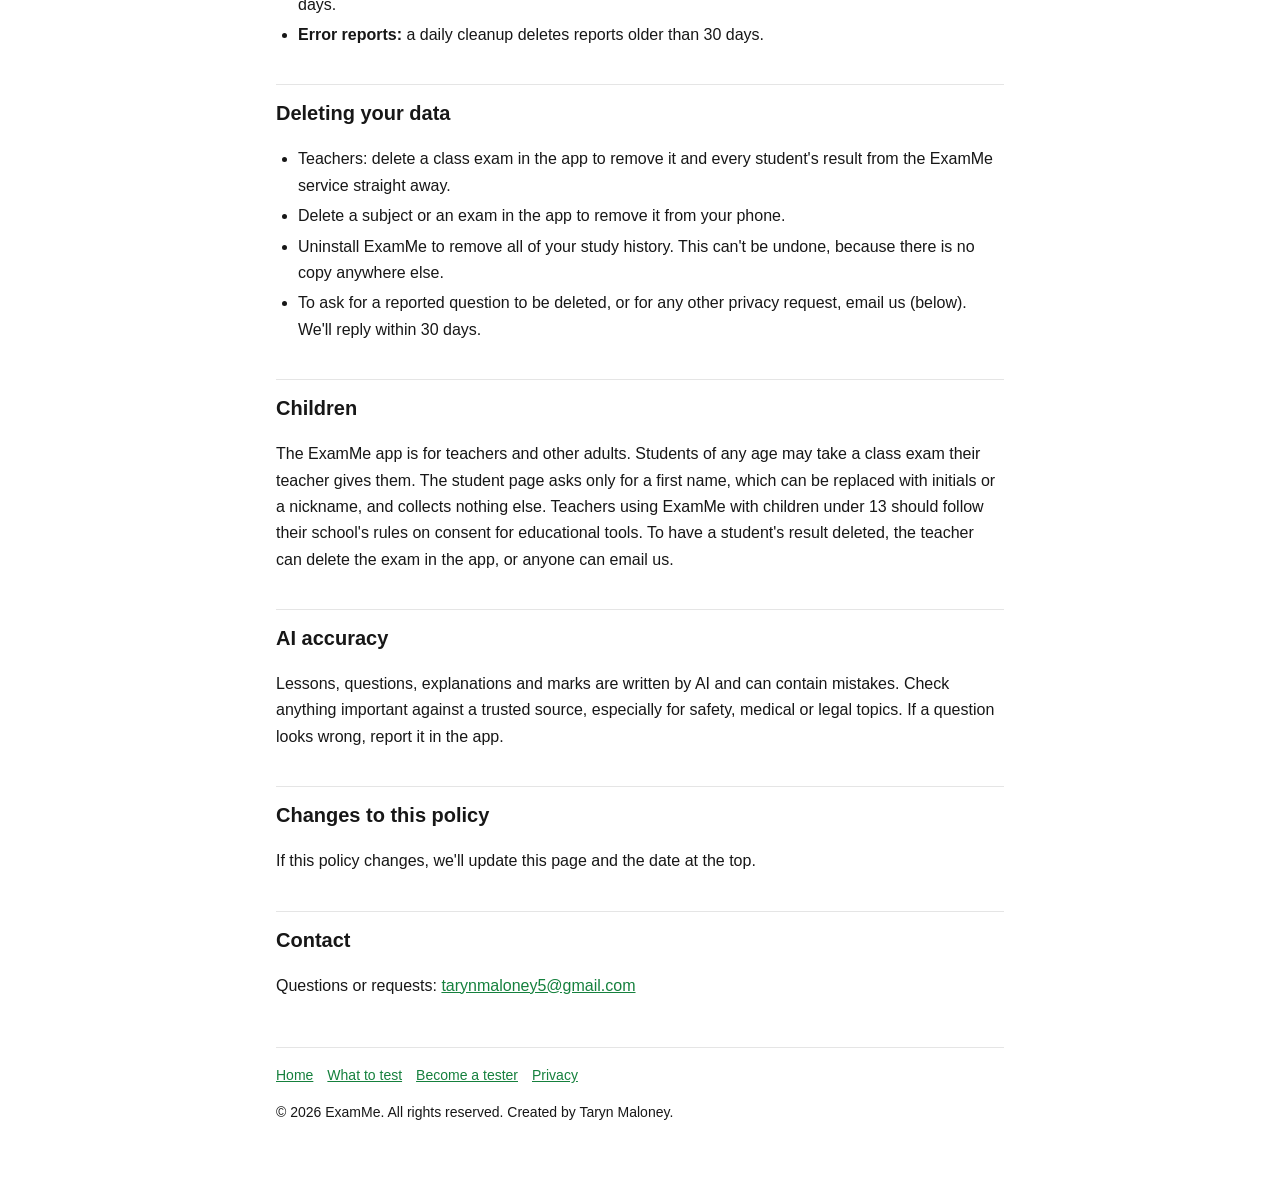
==== commit ccf3b77d: "Privacy policy: class exams for teachers and students Co-Authored-By: Claude Opus 5.5 <noreply@anthr" ====
--- a/privacy.html
+++ b/privacy.html
@@ -14,16 +14,25 @@
 <header><img src="icon.png" alt=""><a href="./">ExamMe</a></header>
 
 <h1>Privacy Policy</h1>
-<p class="meta">Effective November 9, 2026 · Updated November 23, 2026 (install counts and error reports)</p>
+<p class="meta">Effective November 9, 2026 · Updated November 27, 2026 (class exams for teachers and students)</p>
 
-<p>ExamMe is a study app for Android and iPhone, created and run by Taryn Maloney ("we", "us"). This policy explains what information the app uses, where it goes, how long it's kept, and how to delete it.</p>
+<p>ExamMe is an AI exam app for teachers, created and run by Taryn Maloney ("we", "us"). Teachers make exams in the app, and students take them in a web browser. This policy explains what information ExamMe uses, where it goes, how long it's kept, and how to delete it.</p>
 
 <div class="box">
-<p><strong>In short:</strong> ExamMe has no accounts and no ads, and your data is never sold. Your subjects, exams, scores and progress are stored on your phone. To write lessons and exams and to mark written answers, the app sends what it needs to the ExamMe service, which uses AI from Groq and Cloudflare. You can delete your data in the app, or remove it all by uninstalling.</p>
+<p><strong>In short:</strong> ExamMe has no accounts and no ads, and data is never sold. To write exams, the app sends the teacher's topic and notes to the ExamMe service, which uses AI from Groq and Cloudflare. When a teacher shares an exam, students give only a first name, and we keep only that name and which questions they got right, for 90 days. Teachers can delete an exam and its results at any time.</p>
 </div>
 
 <h2>No accounts</h2>
-<p>ExamMe doesn't ask you to sign up or sign in. It doesn't collect your name, email address, contacts, location, photos or advertising ID.</p>
+<p>ExamMe doesn't ask teachers or students to sign up or sign in. It doesn't collect email addresses, contacts, location, photos or advertising IDs. The only name it collects is the first name a student types when handing in a class exam.</p>
+
+<h2>Class exams (teachers and students)</h2>
+<ul>
+<li><strong>To write a class exam:</strong> the app sends the topic, class level, number of questions, difficulty and any notes the teacher pastes in. Please don't paste notes containing students' names or other personal information.</li>
+<li><strong>When a teacher shares an exam:</strong> the approved questions and title are saved on the ExamMe service so students can open them by link, QR code or code. A scrambled code for the teacher's phone is kept to count free shared exams. The teacher's private results key is kept only as a scrambled hash.</li>
+<li><strong>When a student hands in:</strong> only the first name they type (up to two words) and which questions they got right or wrong are saved. Their actual choices aren't kept. The student page uses no cookies, outside scripts or analytics.</li>
+<li><strong>Who can see results:</strong> only someone with the teacher's private results link, which stays on the teacher's phone.</li>
+<li><strong>Purchases:</strong> the one-time unlock is sold by Google Play (or Apple). We receive a purchase token to confirm the unlock and keep only a scrambled hash of it. We never see payment details.</li>
+</ul>
 
 <h2>What stays on your phone</h2>
 <p>Your subjects, topics, exams, answers, scores and progress are stored in the app on your phone. We don't keep a copy of this history, and it isn't backed up or synced by ExamMe.</p>
@@ -63,7 +72,9 @@
 
 <h2>How long it's kept</h2>
 <ul>
-<li><strong>Your study history</strong> stays on your phone until you delete it or uninstall the app.</li>
+<li><strong>Your study history</strong> (from practising a subject yourself) stays on your phone until you delete it or uninstall the app.</li>
+<li><strong>Students' class exam results:</strong> deleted automatically after 90 days, or sooner if the teacher deletes the exam.</li>
+<li><strong>Shared class exams:</strong> deleted automatically after one year, or sooner if the teacher deletes them.</li>
 <li><strong>Exam and marking requests:</strong> the ExamMe service doesn't save them after replying. Groq may keep a copy for up to 30 days, as described above.</li>
 <li><strong>Daily limit counts:</strong> kept for 2 days. They use scrambled versions of the install ID and of your network address, not the originals. First-open and error messages are limited per network in the same way.</li>
 <li><strong>Reported questions:</strong> kept for up to 90 days so problems can be reviewed.</li>
@@ -73,13 +84,14 @@
 
 <h2>Deleting your data</h2>
 <ul>
+<li>Teachers: delete a class exam in the app to remove it and every student's result from the ExamMe service straight away.</li>
 <li>Delete a subject or an exam in the app to remove it from your phone.</li>
 <li>Uninstall ExamMe to remove all of your study history. This can't be undone, because there is no copy anywhere else.</li>
 <li>To ask for a reported question to be deleted, or for any other privacy request, email us (below). We'll reply within 30 days.</li>
 </ul>
 
 <h2>Children</h2>
-<p>ExamMe is for people aged 13 and over. It isn't directed at younger children. If you believe a child under 13 has sent information through the app, email us and it will be deleted.</p>
+<p>The ExamMe app is for teachers and other adults. Students of any age may take a class exam their teacher gives them. The student page asks only for a first name, which can be replaced with initials or a nickname, and collects nothing else. Teachers using ExamMe with children under 13 should follow their school's rules on consent for educational tools. To have a student's result deleted, the teacher can delete the exam in the app, or anyone can email us.</p>
 
 <h2>AI accuracy</h2>
 <p>Lessons, questions, explanations and marks are written by AI and can contain mistakes. Check anything important against a trusted source, especially for safety, medical or legal topics. If a question looks wrong, report it in the app.</p>
